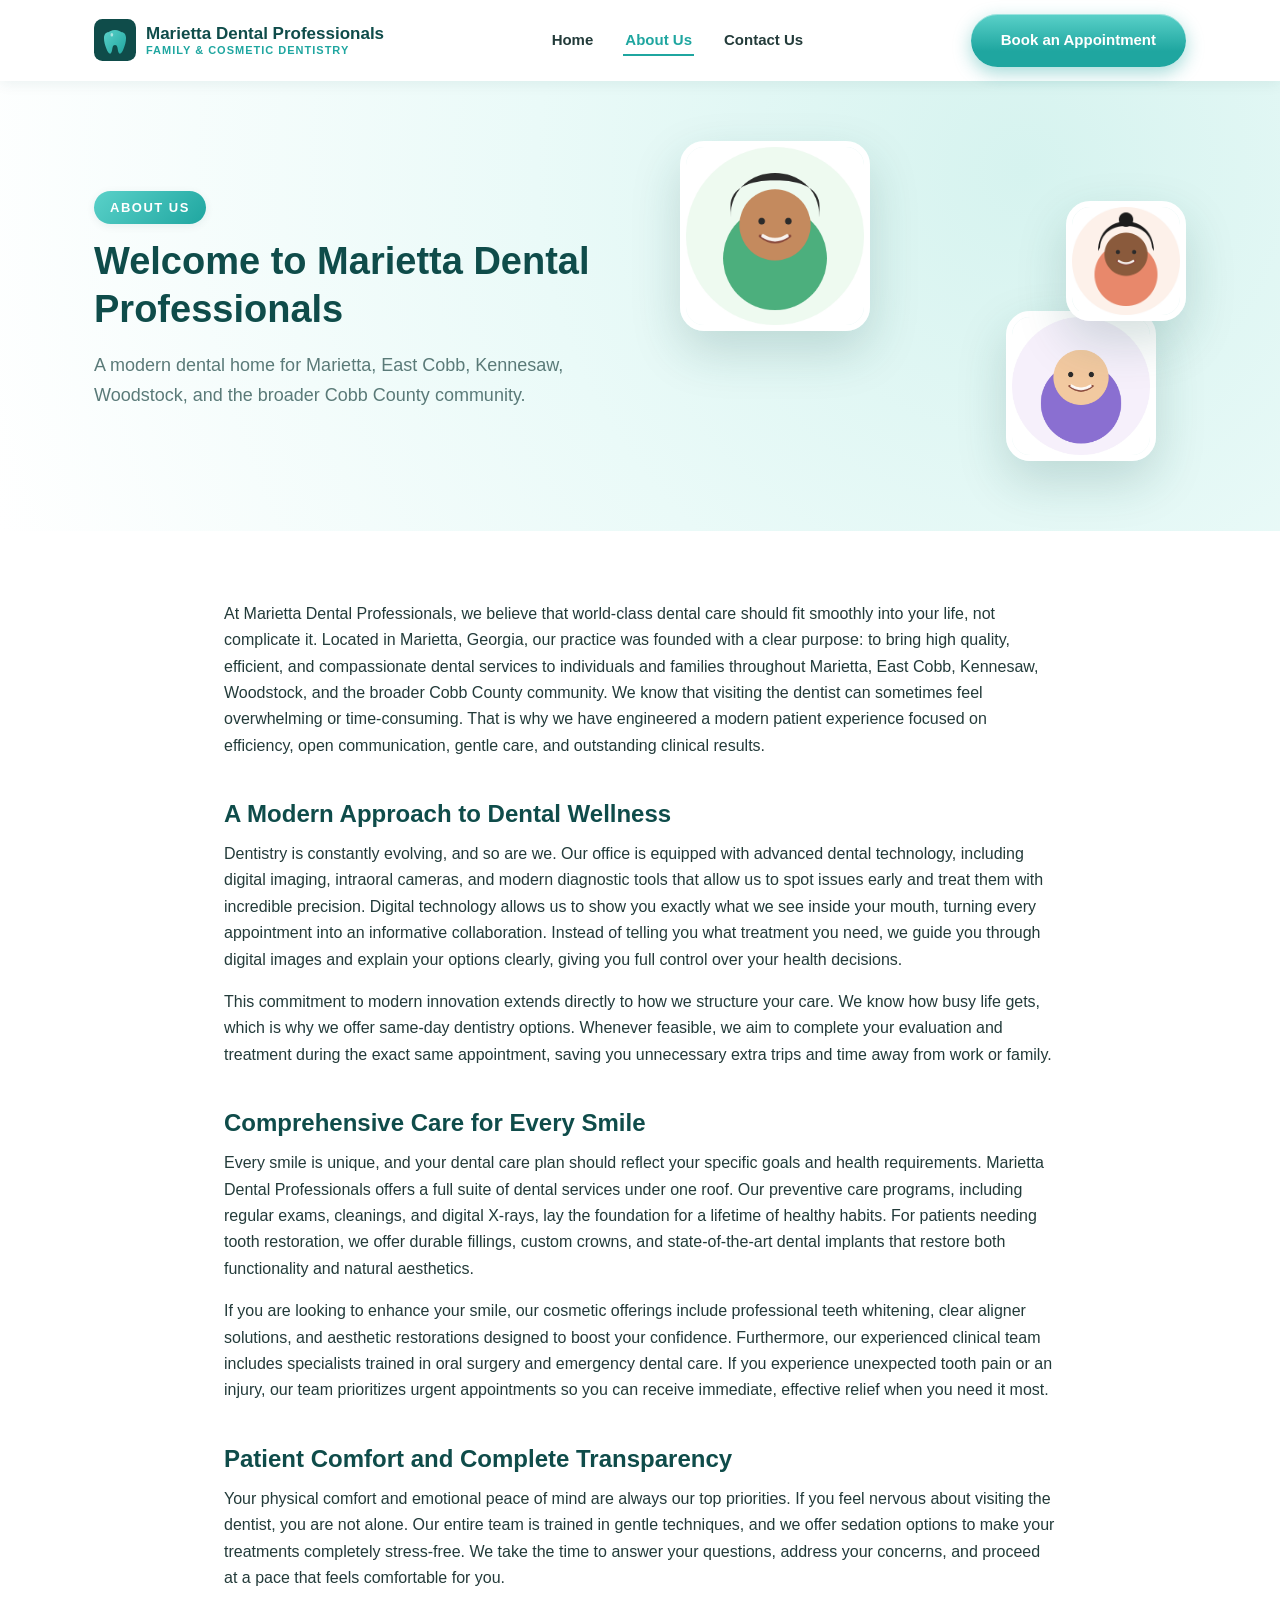
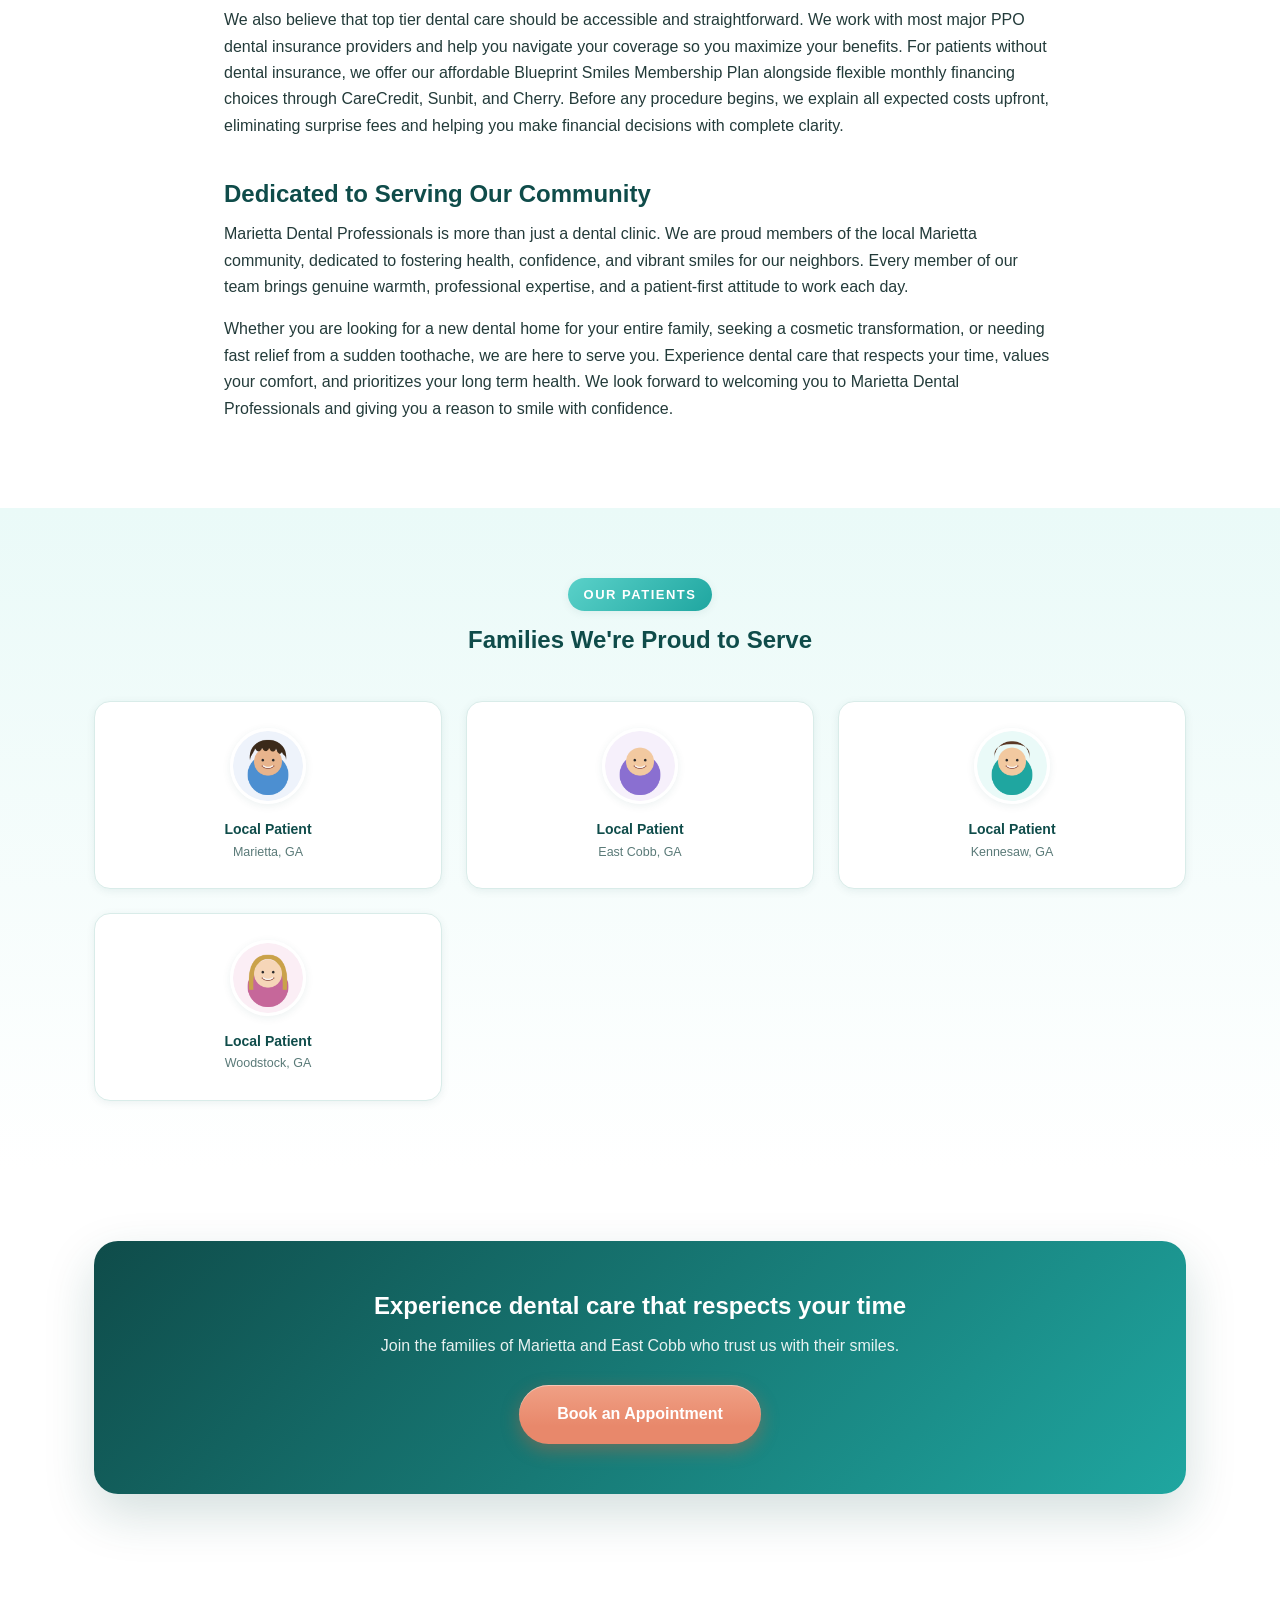
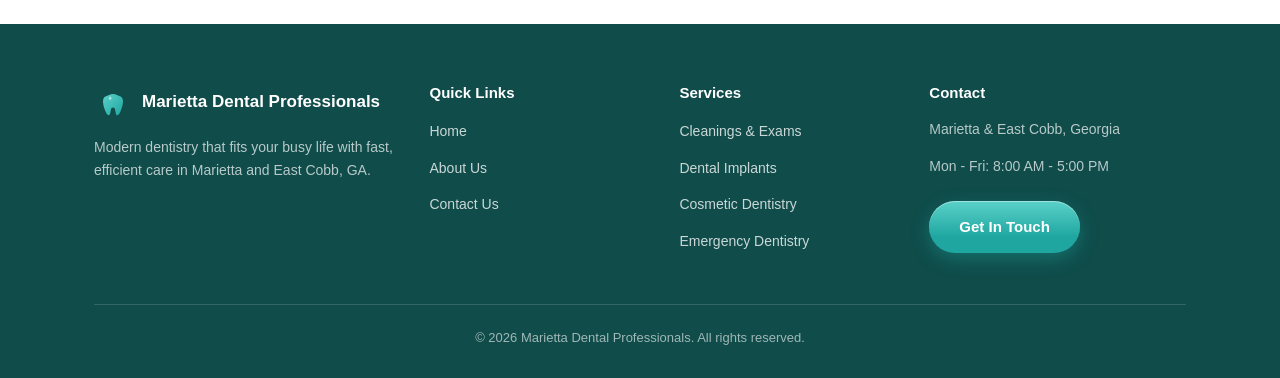
==== about.html @ 76ac93a4 "Add files via upload" ====
<!doctype html>
<html lang="en">
<head>
<meta charset="UTF-8">
<meta name="viewport" content="width=device-width, initial-scale=1.0">
<title>About Us | Marietta Dental Professionals</title>
<meta name="description" content="Learn about Marietta Dental Professionals, a modern dental practice offering efficient, transparent, and patient-centered care in Marietta and East Cobb, GA.">

<link rel="icon" type="image/x-icon" href="assets/favicon.ico">
<link rel="icon" type="image/png" sizes="32x32" href="assets/favicon-32.png">
<link rel="icon" type="image/png" sizes="16x16" href="assets/favicon-16.png">
<link rel="apple-touch-icon" sizes="180x180" href="assets/apple-touch-icon.png">

<meta property="og:type" content="website">
<meta property="og:title" content="About Us | Marietta Dental Professionals">
<meta property="og:description" content="Learn about Marietta Dental Professionals, a modern dental practice offering efficient, transparent, and patient-centered care.">
<meta property="og:image" content="assets/og-image.png">
<meta name="twitter:card" content="summary_large_image">
<meta name="twitter:image" content="assets/og-image.png">

<link rel="stylesheet" href="css/styles.css">
</head>
<body>

<header class="site-header">
  <div class="container nav-wrap">
    <a href="index.html" class="brand">
      <img src="assets/logo-mark.svg" alt="Marietta Dental Professionals logo">
      <span class="brand-text">
        <span class="main">Marietta Dental Professionals</span>
        <span class="sub">FAMILY &amp; COSMETIC DENTISTRY</span>
      </span>
    </a>
    <nav class="main-nav">
      <ul>
        <li><a href="index.html">Home</a></li>
        <li><a href="about.html">About Us</a></li>
        <li><a href="contact.html">Contact Us</a></li>
      </ul>
    </nav>
    <div class="nav-actions">
      <a href="contact.html" class="btn btn-primary">Book an Appointment</a>
      <button class="nav-toggle" aria-label="Toggle menu"><span></span><span></span><span></span></button>
    </div>
  </div>
</header>

<section class="hero" style="padding: 60px 0 70px;">
  <div class="container about-hero">
    <div>
      <span class="eyebrow">About Us</span>
      <h1 style="font-size:38px;">Welcome to Marietta Dental Professionals</h1>
      <p class="lead" style="margin-bottom:0;">A modern dental home for Marietta, East Cobb, Kennesaw, Woodstock, and the broader Cobb County community.</p>
    </div>
    <div class="photo-stack">
      <img class="p1" src="assets/patient-5.png" alt="Smiling dental patient">
      <img class="p2" src="assets/patient-6.png" alt="Smiling dental patient">
      <img class="p3" src="assets/patient-2.png" alt="Smiling dental patient">
    </div>
  </div>
</section>

<section class="section">
  <div class="container" style="max-width: 880px;">
    <div class="prose-section">
      <p>At Marietta Dental Professionals, we believe that world-class dental care should fit smoothly into your life, not complicate it. Located in Marietta, Georgia, our practice was founded with a clear purpose: to bring high quality, efficient, and compassionate dental services to individuals and families throughout Marietta, East Cobb, Kennesaw, Woodstock, and the broader Cobb County community. We know that visiting the dentist can sometimes feel overwhelming or time-consuming. That is why we have engineered a modern patient experience focused on efficiency, open communication, gentle care, and outstanding clinical results.</p>

      <h2>A Modern Approach to Dental Wellness</h2>
      <p>Dentistry is constantly evolving, and so are we. Our office is equipped with advanced dental technology, including digital imaging, intraoral cameras, and modern diagnostic tools that allow us to spot issues early and treat them with incredible precision. Digital technology allows us to show you exactly what we see inside your mouth, turning every appointment into an informative collaboration. Instead of telling you what treatment you need, we guide you through digital images and explain your options clearly, giving you full control over your health decisions.</p>
      <p>This commitment to modern innovation extends directly to how we structure your care. We know how busy life gets, which is why we offer same-day dentistry options. Whenever feasible, we aim to complete your evaluation and treatment during the exact same appointment, saving you unnecessary extra trips and time away from work or family.</p>

      <h2>Comprehensive Care for Every Smile</h2>
      <p>Every smile is unique, and your dental care plan should reflect your specific goals and health requirements. Marietta Dental Professionals offers a full suite of dental services under one roof. Our preventive care programs, including regular exams, cleanings, and digital X-rays, lay the foundation for a lifetime of healthy habits. For patients needing tooth restoration, we offer durable fillings, custom crowns, and state-of-the-art dental implants that restore both functionality and natural aesthetics.</p>
      <p>If you are looking to enhance your smile, our cosmetic offerings include professional teeth whitening, clear aligner solutions, and aesthetic restorations designed to boost your confidence. Furthermore, our experienced clinical team includes specialists trained in oral surgery and emergency dental care. If you experience unexpected tooth pain or an injury, our team prioritizes urgent appointments so you can receive immediate, effective relief when you need it most.</p>

      <h2>Patient Comfort and Complete Transparency</h2>
      <p>Your physical comfort and emotional peace of mind are always our top priorities. If you feel nervous about visiting the dentist, you are not alone. Our entire team is trained in gentle techniques, and we offer sedation options to make your treatments completely stress-free. We take the time to answer your questions, address your concerns, and proceed at a pace that feels comfortable for you.</p>
      <p>We also believe that top tier dental care should be accessible and straightforward. We work with most major PPO dental insurance providers and help you navigate your coverage so you maximize your benefits. For patients without dental insurance, we offer our affordable Blueprint Smiles Membership Plan alongside flexible monthly financing choices through CareCredit, Sunbit, and Cherry. Before any procedure begins, we explain all expected costs upfront, eliminating surprise fees and helping you make financial decisions with complete clarity.</p>

      <h2>Dedicated to Serving Our Community</h2>
      <p>Marietta Dental Professionals is more than just a dental clinic. We are proud members of the local Marietta community, dedicated to fostering health, confidence, and vibrant smiles for our neighbors. Every member of our team brings genuine warmth, professional expertise, and a patient-first attitude to work each day.</p>
      <p>Whether you are looking for a new dental home for your entire family, seeking a cosmetic transformation, or needing fast relief from a sudden toothache, we are here to serve you. Experience dental care that respects your time, values your comfort, and prioritizes your long term health. We look forward to welcoming you to Marietta Dental Professionals and giving you a reason to smile with confidence.</p>
    </div>
  </div>
</section>

<section class="section section-alt">
  <div class="container">
    <div class="section-head">
      <span class="eyebrow">Our Patients</span>
      <h2>Families We're Proud to Serve</h2>
    </div>
    <div class="testimonial-grid">
      <div class="testimonial-card">
        <img src="assets/patient-3.png" alt="Smiling patient">
        <div class="name">Local Patient</div>
        <div class="role">Marietta, GA</div>
      </div>
      <div class="testimonial-card">
        <img src="assets/patient-6.png" alt="Smiling patient">
        <div class="name">Local Patient</div>
        <div class="role">East Cobb, GA</div>
      </div>
      <div class="testimonial-card">
        <img src="assets/patient-1.png" alt="Smiling patient">
        <div class="name">Local Patient</div>
        <div class="role">Kennesaw, GA</div>
      </div>
      <div class="testimonial-card">
        <img src="assets/patient-4.png" alt="Smiling patient">
        <div class="name">Local Patient</div>
        <div class="role">Woodstock, GA</div>
      </div>
    </div>
  </div>
</section>

<section class="section">
  <div class="container">
    <div class="cta-band">
      <h2>Experience dental care that respects your time</h2>
      <p>Join the families of Marietta and East Cobb who trust us with their smiles.</p>
      <a href="contact.html" class="btn btn-coral btn-lg">Book an Appointment</a>
    </div>
  </div>
</section>

<footer class="site-footer">
  <div class="container">
    <div class="footer-grid">
      <div>
        <div class="brand">
          <img src="assets/logo-mark.svg" alt="Marietta Dental Professionals" style="height:38px;">
          <span class="brand-text"><span class="main" style="color:#fff;">Marietta Dental Professionals</span></span>
        </div>
        <p>Modern dentistry that fits your busy life with fast, efficient care in Marietta and East Cobb, GA.</p>
      </div>
      <div>
        <h4>Quick Links</h4>
        <ul>
          <li><a href="index.html">Home</a></li>
          <li><a href="about.html">About Us</a></li>
          <li><a href="contact.html">Contact Us</a></li>
        </ul>
      </div>
      <div>
        <h4>Services</h4>
        <ul>
          <li><a href="index.html#services">Cleanings &amp; Exams</a></li>
          <li><a href="index.html#services">Dental Implants</a></li>
          <li><a href="index.html#services">Cosmetic Dentistry</a></li>
          <li><a href="index.html#services">Emergency Dentistry</a></li>
        </ul>
      </div>
      <div>
        <h4>Contact</h4>
        <p>Marietta &amp; East Cobb, Georgia</p>
        <p>Mon - Fri: 8:00 AM - 5:00 PM</p>
        <a href="contact.html" class="btn btn-primary" style="margin-top:8px;">Get In Touch</a>
      </div>
    </div>
    <div class="footer-bottom">
      &copy; <span id="year"></span> Marietta Dental Professionals. All rights reserved.
    </div>
  </div>
</footer>

<script src="js/script.js"></script>
<script>document.getElementById('year').textContent = new Date().getFullYear();</script>
</body>
</html>
---- css/styles.css ----
/* ============================================
   Marietta Dental Professionals — Web 2.0 style
   ============================================ */

:root {
  --teal-dark: #0f4c4a;
  --teal: #1fa6a0;
  --teal-light: #5ad1c9;
  --teal-pale: #eafaf8;
  --coral: #e8886b;
  --coral-dark: #d4653f;
  --ink: #233b3a;
  --muted: #5a7a78;
  --white: #ffffff;
  --card-bg: #ffffff;
  --border: #d9ece9;

  --radius-lg: 24px;
  --radius-md: 16px;
  --radius-sm: 10px;

  --shadow-sm: 0 2px 8px rgba(15, 76, 74, 0.08);
  --shadow-md: 0 10px 30px rgba(15, 76, 74, 0.12);
  --shadow-lg: 0 20px 50px rgba(15, 76, 74, 0.18);

  --font-body: 'Segoe UI', 'Poppins', Arial, sans-serif;
  --font-head: 'Poppins', 'Segoe UI', Arial, sans-serif;
}

* { box-sizing: border-box; }
html { scroll-behavior: smooth; }

body {
  margin: 0;
  font-family: var(--font-body);
  color: var(--ink);
  background: linear-gradient(180deg, #f6fdfc 0%, #ffffff 10%);
  line-height: 1.65;
}

img { max-width: 100%; display: block; }

a { color: var(--teal); text-decoration: none; }

h1, h2, h3, h4 {
  font-family: var(--font-head);
  color: var(--teal-dark);
  margin: 0 0 0.5em;
  line-height: 1.25;
}

p { margin: 0 0 1em; color: var(--ink); }

.container {
  width: 100%;
  max-width: 1140px;
  margin: 0 auto;
  padding: 0 24px;
}

.section { padding: 70px 0; }
.section-alt {
  background: linear-gradient(180deg, var(--teal-pale) 0%, #ffffff 100%);
}

.section-head {
  text-align: center;
  max-width: 700px;
  margin: 0 auto 46px;
}
.eyebrow {
  display: inline-block;
  background: linear-gradient(135deg, var(--teal-light), var(--teal));
  color: #fff;
  font-size: 13px;
  font-weight: 600;
  letter-spacing: 1.5px;
  text-transform: uppercase;
  padding: 6px 16px;
  border-radius: 999px;
  margin-bottom: 14px;
  box-shadow: var(--shadow-sm);
}

/* Buttons - glossy Web 2.0 style */
.btn {
  display: inline-block;
  font-weight: 600;
  font-size: 15px;
  padding: 14px 30px;
  border-radius: 999px;
  cursor: pointer;
  border: none;
  transition: transform 0.15s ease, box-shadow 0.15s ease, background 0.2s ease;
}
.btn-primary {
  background: linear-gradient(180deg, var(--teal-light), var(--teal) 70%);
  color: #fff;
  box-shadow: 0 6px 18px rgba(31, 166, 160, 0.4), inset 0 1px 0 rgba(255,255,255,0.4);
}
.btn-primary:hover {
  transform: translateY(-2px);
  box-shadow: 0 10px 24px rgba(31, 166, 160, 0.48), inset 0 1px 0 rgba(255,255,255,0.4);
}
.btn-coral {
  background: linear-gradient(180deg, #f0a085, var(--coral) 70%);
  color: #fff;
  box-shadow: 0 6px 18px rgba(212, 101, 63, 0.4), inset 0 1px 0 rgba(255,255,255,0.4);
}
.btn-coral:hover {
  transform: translateY(-2px);
  box-shadow: 0 10px 24px rgba(212, 101, 63, 0.48), inset 0 1px 0 rgba(255,255,255,0.4);
}
.btn-outline {
  background: #fff;
  color: var(--teal-dark);
  border: 2px solid var(--teal);
  box-shadow: var(--shadow-sm);
}
.btn-outline:hover {
  background: var(--teal-pale);
  transform: translateY(-2px);
}
.btn-lg { padding: 16px 38px; font-size: 16px; }

/* ===== Header / Nav ===== */
header.site-header {
  position: sticky;
  top: 0;
  z-index: 1000;
  background: rgba(255, 255, 255, 0.92);
  backdrop-filter: blur(8px);
  box-shadow: 0 2px 14px rgba(15, 76, 74, 0.08);
}
.nav-wrap {
  display: flex;
  align-items: center;
  justify-content: space-between;
  padding: 14px 24px;
}
.brand {
  display: flex;
  align-items: center;
  gap: 10px;
  font-weight: 700;
  color: var(--teal-dark);
}
.brand img { height: 42px; width: auto; }
.brand-text { display: flex; flex-direction: column; line-height: 1.1; }
.brand-text .main { font-size: 17px; color: var(--teal-dark); font-weight: 700; }
.brand-text .sub { font-size: 11px; color: var(--teal); font-weight: 600; letter-spacing: 1px; }

nav.main-nav ul {
  display: flex;
  gap: 28px;
  list-style: none;
  margin: 0;
  padding: 0;
}
nav.main-nav a {
  color: var(--ink);
  font-weight: 600;
  font-size: 15px;
  padding: 6px 2px;
  border-bottom: 2px solid transparent;
  transition: border-color 0.2s, color 0.2s;
}
nav.main-nav a:hover,
nav.main-nav a.active {
  color: var(--teal);
  border-bottom-color: var(--teal);
}

.nav-actions { display: flex; align-items: center; gap: 14px; }
.nav-toggle {
  display: none;
  flex-direction: column;
  gap: 5px;
  background: none;
  border: none;
  cursor: pointer;
  padding: 6px;
}
.nav-toggle span {
  width: 26px; height: 3px; background: var(--teal-dark); border-radius: 3px;
}

@media (max-width: 860px) {
  nav.main-nav {
    position: absolute;
    top: 100%;
    left: 0;
    right: 0;
    background: #fff;
    box-shadow: var(--shadow-md);
    display: none;
    flex-direction: column;
  }
  nav.main-nav.open { display: flex; }
  nav.main-nav ul {
    flex-direction: column;
    gap: 0;
    padding: 10px 24px 20px;
  }
  nav.main-nav li { border-bottom: 1px solid var(--border); }
  nav.main-nav a { display: block; padding: 14px 0; }
  .nav-actions .btn { display: none; }
  .nav-toggle { display: flex; }
}

/* ===== Hero ===== */
.hero {
  position: relative;
  overflow: hidden;
  background: radial-gradient(circle at 80% 20%, #d6f3ef 0%, var(--teal-pale) 45%, #ffffff 100%);
  padding: 90px 0 80px;
}
.hero-grid {
  display: grid;
  grid-template-columns: 1.1fr 0.9fr;
  gap: 50px;
  align-items: center;
}
.hero-logo-badge {
  display: inline-flex;
  align-items: center;
  gap: 14px;
  background: #fff;
  border-radius: 999px;
  padding: 10px 22px 10px 10px;
  box-shadow: var(--shadow-md);
  margin-bottom: 26px;
}
.hero-logo-badge img { height: 44px; width: 44px; border-radius: 50%; }
.hero-logo-badge span { font-weight: 700; color: var(--teal-dark); font-size: 14px; }

.hero h1 {
  font-size: 44px;
  margin-bottom: 18px;
}
.hero h1 .accent { color: var(--teal); }
.hero .lead {
  font-size: 18px;
  color: var(--muted);
  max-width: 520px;
  margin-bottom: 30px;
}
.hero-cta { display: flex; gap: 16px; flex-wrap: wrap; margin-bottom: 36px; }

.hero-stats {
  display: flex;
  gap: 30px;
  flex-wrap: wrap;
}
.hero-stats .stat strong {
  display: block;
  font-size: 26px;
  color: var(--teal-dark);
  font-family: var(--font-head);
}
.hero-stats .stat span { font-size: 13px; color: var(--muted); }

.hero-art {
  position: relative;
  display: flex;
  align-items: center;
  justify-content: center;
}
.hero-art .big-logo {
  width: 100%;
  max-width: 380px;
  filter: drop-shadow(0 25px 40px rgba(15, 76, 74, 0.25));
  animation: float 5s ease-in-out infinite;
}
@keyframes float {
  0%, 100% { transform: translateY(0px); }
  50% { transform: translateY(-14px); }
}
.hero-art .bubble {
  position: absolute;
  border-radius: 50%;
  background: linear-gradient(135deg, var(--teal-light), var(--teal));
  opacity: 0.18;
}
.hero-art .bubble.b1 { width: 160px; height: 160px; top: -20px; left: -10px; }
.hero-art .bubble.b2 { width: 90px; height: 90px; bottom: 10px; right: 10px; }

/* ===== Cards ===== */
.card-grid {
  display: grid;
  grid-template-columns: repeat(auto-fit, minmax(240px, 1fr));
  gap: 26px;
}
.card {
  background: var(--card-bg);
  border-radius: var(--radius-md);
  padding: 30px 26px;
  box-shadow: var(--shadow-sm);
  border: 1px solid var(--border);
  transition: transform 0.2s ease, box-shadow 0.2s ease;
}
.card:hover {
  transform: translateY(-6px);
  box-shadow: var(--shadow-md);
}
.card .icon {
  width: 56px;
  height: 56px;
  border-radius: 16px;
  background: linear-gradient(135deg, var(--teal-light), var(--teal));
  display: flex;
  align-items: center;
  justify-content: center;
  color: #fff;
  font-size: 24px;
  margin-bottom: 18px;
  box-shadow: 0 6px 14px rgba(31,166,160,0.35);
}
.card h3 { font-size: 18px; margin-bottom: 10px; }
.card p { color: var(--muted); font-size: 15px; margin: 0; }

/* Numbered "why choose us" cards */
.why-grid {
  display: grid;
  grid-template-columns: repeat(auto-fit, minmax(260px, 1fr));
  gap: 24px;
}
.why-card {
  position: relative;
  background: #fff;
  border-radius: var(--radius-md);
  padding: 32px 24px 24px;
  box-shadow: var(--shadow-sm);
  border: 1px solid var(--border);
}
.why-card .num {
  position: absolute;
  top: -18px;
  left: 24px;
  width: 40px;
  height: 40px;
  border-radius: 50%;
  background: linear-gradient(135deg, var(--coral), var(--coral-dark));
  color: #fff;
  display: flex;
  align-items: center;
  justify-content: center;
  font-weight: 700;
  box-shadow: var(--shadow-sm);
}
.why-card h3 { font-size: 17px; margin: 10px 0 10px; }
.why-card p { color: var(--muted); font-size: 14.5px; margin: 0; }

/* Services */
.service-grid {
  display: grid;
  grid-template-columns: repeat(auto-fit, minmax(260px, 1fr));
  gap: 24px;
}
.service-card {
  background: linear-gradient(160deg, #ffffff 60%, var(--teal-pale) 100%);
  border-radius: var(--radius-md);
  padding: 28px;
  border: 1px solid var(--border);
  box-shadow: var(--shadow-sm);
}
.service-card h3 {
  font-size: 17px;
  display: flex;
  align-items: center;
  gap: 10px;
}
.service-card h3::before {
  content: '';
  width: 10px;
  height: 10px;
  border-radius: 50%;
  background: var(--coral);
  flex-shrink: 0;
}
.service-card p { color: var(--muted); font-size: 14.5px; margin: 0; }

/* Mission / Vision */
.mv-grid {
  display: grid;
  grid-template-columns: 1fr 1fr;
  gap: 30px;
}
.mv-card {
  border-radius: var(--radius-lg);
  padding: 40px 34px;
  color: #fff;
  box-shadow: var(--shadow-md);
}
.mv-card.mission { background: linear-gradient(145deg, var(--teal), var(--teal-dark)); }
.mv-card.vision { background: linear-gradient(145deg, #f0a085, var(--coral-dark)); }
.mv-card h2 { color: #fff; }
.mv-card p { color: rgba(255,255,255,0.92); margin: 0; }
.mv-card .tag {
  display: inline-block;
  background: rgba(255,255,255,0.2);
  padding: 5px 14px;
  border-radius: 999px;
  font-size: 12px;
  font-weight: 700;
  letter-spacing: 1px;
  text-transform: uppercase;
  margin-bottom: 16px;
}

/* Benefits list */
.benefit-list {
  display: grid;
  grid-template-columns: repeat(auto-fit, minmax(260px, 1fr));
  gap: 22px;
}
.benefit-item {
  display: flex;
  gap: 16px;
  background: #fff;
  border-radius: var(--radius-md);
  padding: 22px;
  border: 1px solid var(--border);
  box-shadow: var(--shadow-sm);
}
.benefit-item .check {
  flex-shrink: 0;
  width: 38px;
  height: 38px;
  border-radius: 50%;
  background: linear-gradient(135deg, var(--teal-light), var(--teal));
  color: #fff;
  display: flex;
  align-items: center;
  justify-content: center;
  font-weight: 700;
  box-shadow: 0 4px 10px rgba(31,166,160,0.35);
}
.benefit-item h3 { font-size: 16px; margin-bottom: 6px; }
.benefit-item p { font-size: 14px; color: var(--muted); margin: 0; }

/* Testimonials / patient avatars */
.testimonial-grid {
  display: grid;
  grid-template-columns: repeat(auto-fit, minmax(260px, 1fr));
  gap: 24px;
}
.testimonial-card {
  background: #fff;
  border-radius: var(--radius-md);
  padding: 26px;
  box-shadow: var(--shadow-sm);
  border: 1px solid var(--border);
  text-align: center;
}
.testimonial-card img {
  width: 76px;
  height: 76px;
  border-radius: 50%;
  margin: 0 auto 14px;
  box-shadow: var(--shadow-sm);
  border: 3px solid #fff;
}
.testimonial-card .stars { color: #f0a500; margin-bottom: 10px; font-size: 15px; }
.testimonial-card p.quote { font-size: 14.5px; color: var(--ink); font-style: italic; }
.testimonial-card .name { font-weight: 700; color: var(--teal-dark); font-size: 14px; }
.testimonial-card .role { font-size: 12.5px; color: var(--muted); }

/* About page content */
.prose-section h2 {
  font-size: 24px;
  margin-top: 40px;
}
.prose-section h2:first-child { margin-top: 0; }
.prose-section p { color: var(--ink); font-size: 16px; }

.about-hero {
  display: grid;
  grid-template-columns: 1fr 1fr;
  gap: 40px;
  align-items: center;
}
.about-hero .photo-stack { position: relative; height: 320px; }
.about-hero .photo-stack img {
  position: absolute;
  border-radius: var(--radius-lg);
  box-shadow: var(--shadow-lg);
  border: 6px solid #fff;
  object-fit: cover;
}
.about-hero .photo-stack .p1 { width: 190px; height: 190px; top: 0; left: 20px; z-index: 2; }
.about-hero .photo-stack .p2 { width: 150px; height: 150px; bottom: 0; right: 30px; z-index: 1; }
.about-hero .photo-stack .p3 { width: 120px; height: 120px; top: 60px; right: 0; z-index: 3; }

/* CTA band */
.cta-band {
  background: linear-gradient(135deg, var(--teal-dark), var(--teal));
  border-radius: var(--radius-lg);
  padding: 50px;
  text-align: center;
  color: #fff;
  box-shadow: var(--shadow-lg);
}
.cta-band h2 { color: #fff; }
.cta-band p { color: rgba(255,255,255,0.9); max-width: 560px; margin: 0 auto 26px; }

/* Contact page */
.contact-grid {
  display: grid;
  grid-template-columns: 0.9fr 1.1fr;
  gap: 40px;
  align-items: start;
}
.contact-info-card {
  background: linear-gradient(160deg, var(--teal-dark), var(--teal));
  color: #fff;
  border-radius: var(--radius-lg);
  padding: 36px;
  box-shadow: var(--shadow-md);
}
.contact-info-card h2 { color: #fff; }
.contact-info-card .info-row {
  display: flex;
  gap: 14px;
  margin-bottom: 20px;
  align-items: flex-start;
}
.contact-info-card .info-row .ic {
  width: 40px; height: 40px; border-radius: 12px;
  background: rgba(255,255,255,0.18);
  display: flex; align-items: center; justify-content: center;
  flex-shrink: 0;
  font-size: 18px;
}
.contact-info-card .info-row strong { display: block; font-size: 14px; }
.contact-info-card .info-row span { font-size: 14px; color: rgba(255,255,255,0.88); }
.contact-info-card .social-row { display: flex; gap: 10px; margin-top: 10px; }
.contact-info-card .social-row a {
  width: 36px; height: 36px; border-radius: 50%;
  background: rgba(255,255,255,0.18);
  display: flex; align-items: center; justify-content: center;
  color: #fff; font-size: 14px;
}

.form-card {
  background: #fff;
  border-radius: var(--radius-lg);
  padding: 36px;
  box-shadow: var(--shadow-md);
  border: 1px solid var(--border);
}
.form-row { display: grid; grid-template-columns: 1fr 1fr; gap: 18px; }
.form-group { margin-bottom: 18px; }
.form-group label {
  display: block;
  font-size: 13.5px;
  font-weight: 600;
  color: var(--teal-dark);
  margin-bottom: 6px;
}
.form-group input,
.form-group select,
.form-group textarea {
  width: 100%;
  padding: 13px 16px;
  border-radius: var(--radius-sm);
  border: 1.5px solid var(--border);
  font-family: inherit;
  font-size: 14.5px;
  background: #fbfefe;
  transition: border-color 0.2s, box-shadow 0.2s;
}
.form-group input:focus,
.form-group select:focus,
.form-group textarea:focus {
  outline: none;
  border-color: var(--teal);
  box-shadow: 0 0 0 4px rgba(31,166,160,0.15);
}
.form-group textarea { resize: vertical; min-height: 110px; }
.form-msg {
  display: none;
  margin-top: 16px;
  padding: 14px 18px;
  border-radius: var(--radius-sm);
  font-size: 14px;
  font-weight: 600;
}
.form-msg.success {
  display: block;
  background: #e5f8ee;
  color: #1a7a46;
  border: 1px solid #b9e8cc;
}
.form-msg.error {
  display: block;
  background: #fdeceb;
  color: #b23a2e;
  border: 1px solid #f3c6c0;
}
.error-text {
  color: #c23b2e;
  font-size: 12.5px;
  margin-top: 4px;
  display: none;
}
.form-group.invalid input,
.form-group.invalid select,
.form-group.invalid textarea {
  border-color: #e0574a;
}
.form-group.invalid .error-text { display: block; }

.map-wrap {
  margin-top: 30px;
  border-radius: var(--radius-lg);
  overflow: hidden;
  box-shadow: var(--shadow-md);
  border: 1px solid var(--border);
}
.map-wrap iframe { width: 100%; height: 340px; border: 0; display: block; }

.hours-card {
  background: var(--teal-pale);
  border-radius: var(--radius-md);
  padding: 24px;
  margin-top: 20px;
}
.hours-row {
  display: flex;
  justify-content: space-between;
  padding: 8px 0;
  border-bottom: 1px solid var(--border);
  font-size: 14px;
}
.hours-row:last-child { border-bottom: none; }
.hours-row span.day { font-weight: 600; color: var(--teal-dark); }

/* Footer */
footer.site-footer {
  background: var(--teal-dark);
  color: rgba(255,255,255,0.85);
  padding: 60px 0 30px;
  margin-top: 60px;
}
.footer-grid {
  display: grid;
  grid-template-columns: 1.4fr 1fr 1fr 1.2fr;
  gap: 36px;
  margin-bottom: 40px;
}
.footer-grid h4 { color: #fff; font-size: 15px; margin-bottom: 16px; }
.footer-grid .brand { color: #fff; margin-bottom: 14px; }
.footer-grid p { color: rgba(255,255,255,0.7); font-size: 14px; }
.footer-grid ul { list-style: none; padding: 0; margin: 0; }
.footer-grid ul li { margin-bottom: 10px; }
.footer-grid ul a { color: rgba(255,255,255,0.78); font-size: 14px; }
.footer-grid ul a:hover { color: #fff; }
.footer-bottom {
  border-top: 1px solid rgba(255,255,255,0.15);
  padding-top: 22px;
  text-align: center;
  font-size: 13px;
  color: rgba(255,255,255,0.6);
}

@media (max-width: 900px) {
  .hero-grid, .about-hero, .contact-grid, .mv-grid { grid-template-columns: 1fr; }
  .hero-art { order: -1; margin-bottom: 20px; }
  .form-row { grid-template-columns: 1fr; }
  .footer-grid { grid-template-columns: 1fr 1fr; }
  .hero h1 { font-size 34px; }
}
@media (max-width: 560px) {
  .hero h1 { font-size: 30px; }
  .section { padding: 50px 0; }
  .footer-grid { grid-template-columns: 1fr; }
  .cta-band { padding: 34px 22px; }
}
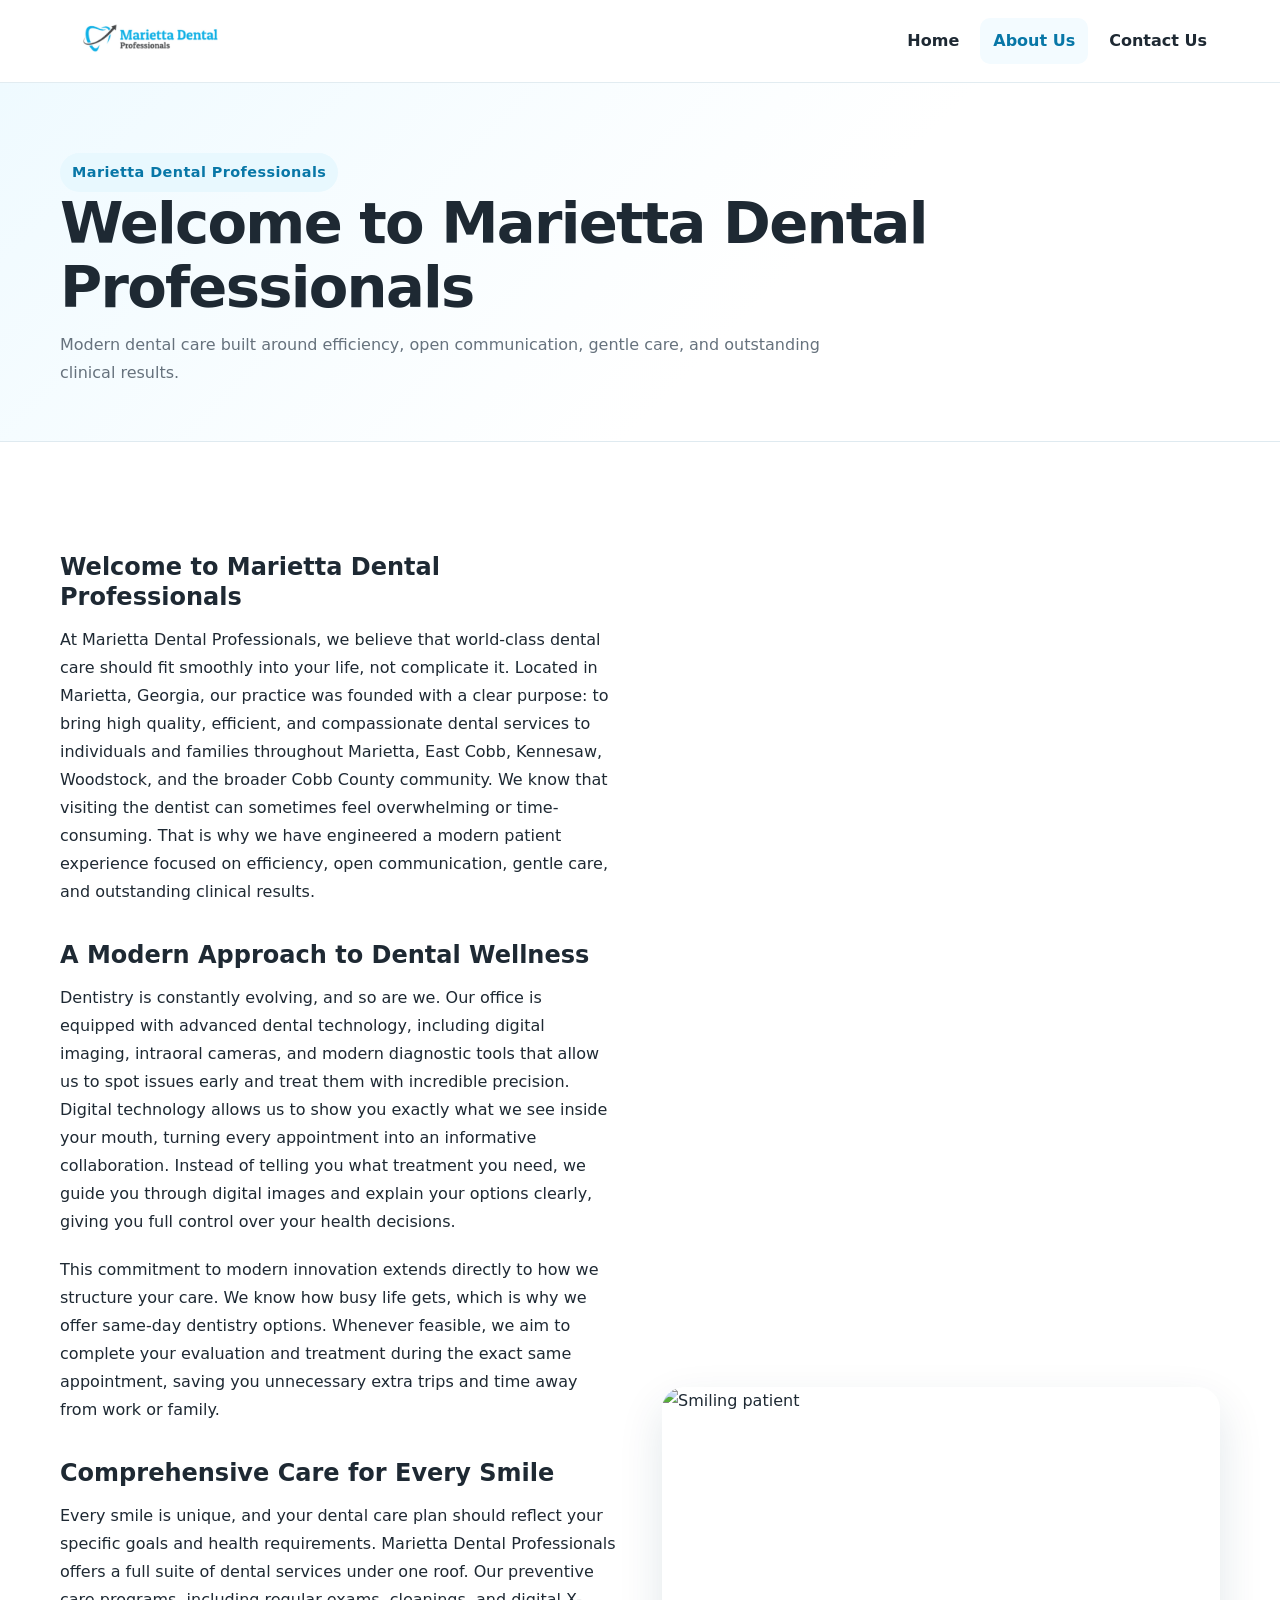
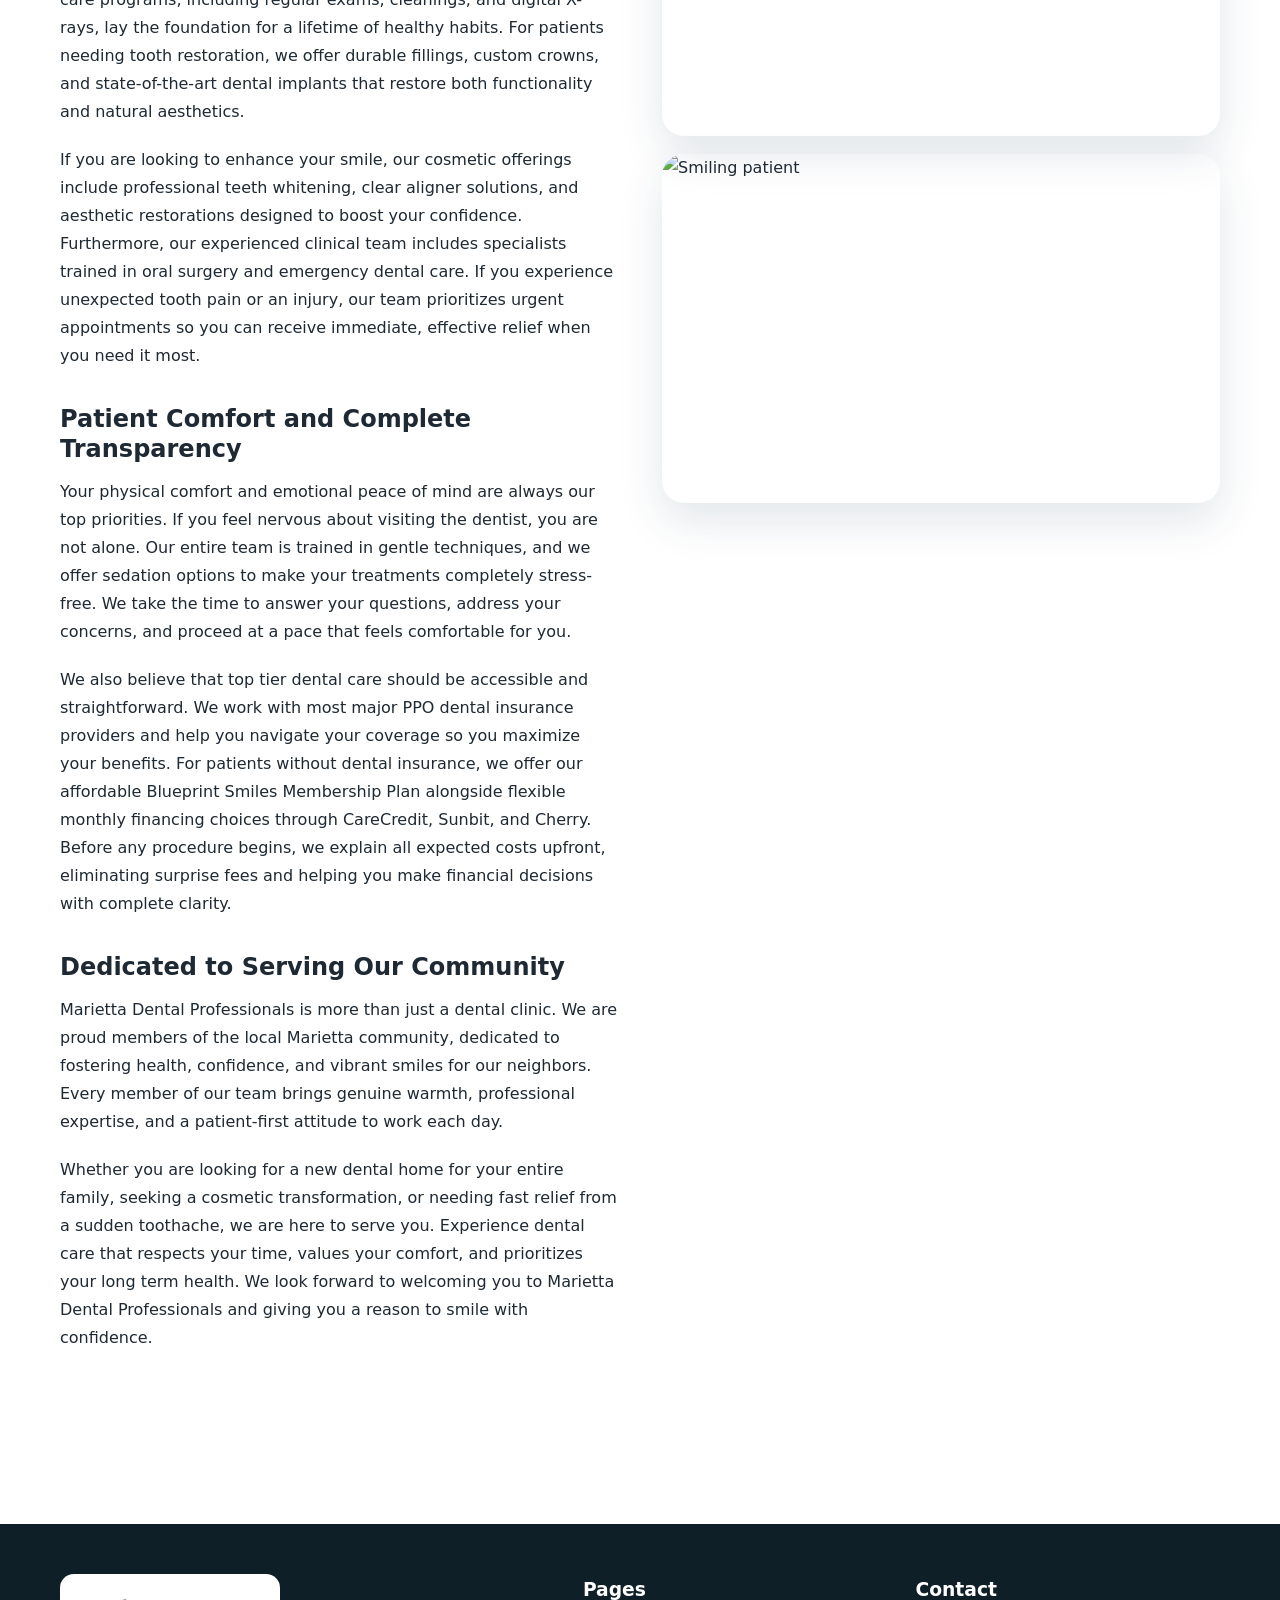
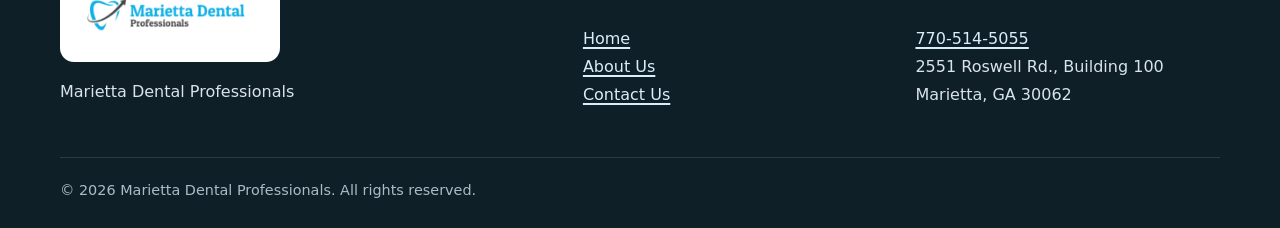
==== commit 39b20f81: "Add files via upload" ====
--- a/about.html
+++ b/about.html
@@ -1,171 +1,78 @@
 <!doctype html>
 <html lang="en">
 <head>
-<meta charset="UTF-8">
-<meta name="viewport" content="width=device-width, initial-scale=1.0">
-<title>About Us | Marietta Dental Professionals</title>
-<meta name="description" content="Learn about Marietta Dental Professionals, a modern dental practice offering efficient, transparent, and patient-centered care in Marietta and East Cobb, GA.">
-
-<link rel="icon" type="image/x-icon" href="assets/favicon.ico">
-<link rel="icon" type="image/png" sizes="32x32" href="assets/favicon-32.png">
-<link rel="icon" type="image/png" sizes="16x16" href="assets/favicon-16.png">
-<link rel="apple-touch-icon" sizes="180x180" href="assets/apple-touch-icon.png">
-
-<meta property="og:type" content="website">
-<meta property="og:title" content="About Us | Marietta Dental Professionals">
-<meta property="og:description" content="Learn about Marietta Dental Professionals, a modern dental practice offering efficient, transparent, and patient-centered care.">
-<meta property="og:image" content="assets/og-image.png">
-<meta name="twitter:card" content="summary_large_image">
-<meta name="twitter:image" content="assets/og-image.png">
-
-<link rel="stylesheet" href="css/styles.css">
+  <meta charset="utf-8">
+  <meta name="viewport" content="width=device-width, initial-scale=1">
+  <meta name="description" content="Welcome to Marietta Dental Professionals. Explore the practice's modern approach to dental wellness, comprehensive care, patient comfort, transparency, and community service.">
+  <meta property="og:type" content="website">
+  <meta property="og:title" content="About Us | Marietta Dental Professionals">
+  <meta property="og:description" content="Welcome to Marietta Dental Professionals and learn about our modern approach to dental wellness and patient care.">
+  <meta property="og:image" content="https://mariettadentalpros.com/wp-content/uploads/2023/05/mdp-350x70.png">
+  <meta name="twitter:card" content="summary_large_image">
+  <link rel="icon" href="assets/marietta-dental-professionals.jpg" type="image/jpeg">
+  <link rel="stylesheet" href="styles.css">
+  <title>About Us | Marietta Dental Professionals</title>
 </head>
 <body>
-
+<a class="skip-link" href="#main">Skip to content</a>
 <header class="site-header">
-  <div class="container nav-wrap">
-    <a href="index.html" class="brand">
-      <img src="assets/logo-mark.svg" alt="Marietta Dental Professionals logo">
-      <span class="brand-text">
-        <span class="main">Marietta Dental Professionals</span>
-        <span class="sub">FAMILY &amp; COSMETIC DENTISTRY</span>
-      </span>
-    </a>
-    <nav class="main-nav">
-      <ul>
-        <li><a href="index.html">Home</a></li>
-        <li><a href="about.html">About Us</a></li>
-        <li><a href="contact.html">Contact Us</a></li>
-      </ul>
+  <div class="container header-inner">
+    <a class="brand" href="index.html" aria-label="Marietta Dental Professionals home"><img src="assets/marietta-dental-professionals.jpg" alt="Marietta Dental Professionals logo"></a>
+    <button class="menu-btn" type="button" aria-label="Open navigation" aria-expanded="false">☰</button>
+    <nav class="nav" aria-label="Primary navigation">
+      <a href="index.html">Home</a><a href="about.html" aria-current="page">About Us</a><a href="contact.html">Contact Us</a>
     </nav>
-    <div class="nav-actions">
-      <a href="contact.html" class="btn btn-primary">Book an Appointment</a>
-      <button class="nav-toggle" aria-label="Toggle menu"><span></span><span></span><span></span></button>
-    </div>
   </div>
 </header>
+<main id="main">
+  <section class="page-hero">
+    <div class="container reveal">
+      <span class="eyebrow">Marietta Dental Professionals</span>
+      <h1>Welcome to Marietta Dental Professionals</h1>
+      <p>Modern dental care built around efficiency, open communication, gentle care, and outstanding clinical results.</p>
+    </div>
+  </section>
 
-<section class="hero" style="padding: 60px 0 70px;">
-  <div class="container about-hero">
-    <div>
-      <span class="eyebrow">About Us</span>
-      <h1 style="font-size:38px;">Welcome to Marietta Dental Professionals</h1>
-      <p class="lead" style="margin-bottom:0;">A modern dental home for Marietta, East Cobb, Kennesaw, Woodstock, and the broader Cobb County community.</p>
-    </div>
-    <div class="photo-stack">
-      <img class="p1" src="assets/patient-5.png" alt="Smiling dental patient">
-      <img class="p2" src="assets/patient-6.png" alt="Smiling dental patient">
-      <img class="p3" src="assets/patient-2.png" alt="Smiling dental patient">
-    </div>
-  </div>
-</section>
+  <section class="section">
+    <div class="container split">
+      <div class="prose reveal">
+        <h2>Welcome to Marietta Dental Professionals</h2>
+        <p>At Marietta Dental Professionals, we believe that world-class dental care should fit smoothly into your life, not complicate it. Located in Marietta, Georgia, our practice was founded with a clear purpose: to bring high quality, efficient, and compassionate dental services to individuals and families throughout Marietta, East Cobb, Kennesaw, Woodstock, and the broader Cobb County community. We know that visiting the dentist can sometimes feel overwhelming or time-consuming. That is why we have engineered a modern patient experience focused on efficiency, open communication, gentle care, and outstanding clinical results.</p>
 
-<section class="section">
-  <div class="container" style="max-width: 880px;">
-    <div class="prose-section">
-      <p>At Marietta Dental Professionals, we believe that world-class dental care should fit smoothly into your life, not complicate it. Located in Marietta, Georgia, our practice was founded with a clear purpose: to bring high quality, efficient, and compassionate dental services to individuals and families throughout Marietta, East Cobb, Kennesaw, Woodstock, and the broader Cobb County community. We know that visiting the dentist can sometimes feel overwhelming or time-consuming. That is why we have engineered a modern patient experience focused on efficiency, open communication, gentle care, and outstanding clinical results.</p>
+        <h2>A Modern Approach to Dental Wellness</h2>
+        <p>Dentistry is constantly evolving, and so are we. Our office is equipped with advanced dental technology, including digital imaging, intraoral cameras, and modern diagnostic tools that allow us to spot issues early and treat them with incredible precision. Digital technology allows us to show you exactly what we see inside your mouth, turning every appointment into an informative collaboration. Instead of telling you what treatment you need, we guide you through digital images and explain your options clearly, giving you full control over your health decisions.</p>
+        <p>This commitment to modern innovation extends directly to how we structure your care. We know how busy life gets, which is why we offer same-day dentistry options. Whenever feasible, we aim to complete your evaluation and treatment during the exact same appointment, saving you unnecessary extra trips and time away from work or family.</p>
 
-      <h2>A Modern Approach to Dental Wellness</h2>
-      <p>Dentistry is constantly evolving, and so are we. Our office is equipped with advanced dental technology, including digital imaging, intraoral cameras, and modern diagnostic tools that allow us to spot issues early and treat them with incredible precision. Digital technology allows us to show you exactly what we see inside your mouth, turning every appointment into an informative collaboration. Instead of telling you what treatment you need, we guide you through digital images and explain your options clearly, giving you full control over your health decisions.</p>
-      <p>This commitment to modern innovation extends directly to how we structure your care. We know how busy life gets, which is why we offer same-day dentistry options. Whenever feasible, we aim to complete your evaluation and treatment during the exact same appointment, saving you unnecessary extra trips and time away from work or family.</p>
+        <h2>Comprehensive Care for Every Smile</h2>
+        <p>Every smile is unique, and your dental care plan should reflect your specific goals and health requirements. Marietta Dental Professionals offers a full suite of dental services under one roof. Our preventive care programs, including regular exams, cleanings, and digital X-rays, lay the foundation for a lifetime of healthy habits. For patients needing tooth restoration, we offer durable fillings, custom crowns, and state-of-the-art dental implants that restore both functionality and natural aesthetics.</p>
+        <p>If you are looking to enhance your smile, our cosmetic offerings include professional teeth whitening, clear aligner solutions, and aesthetic restorations designed to boost your confidence. Furthermore, our experienced clinical team includes specialists trained in oral surgery and emergency dental care. If you experience unexpected tooth pain or an injury, our team prioritizes urgent appointments so you can receive immediate, effective relief when you need it most.</p>
 
-      <h2>Comprehensive Care for Every Smile</h2>
-      <p>Every smile is unique, and your dental care plan should reflect your specific goals and health requirements. Marietta Dental Professionals offers a full suite of dental services under one roof. Our preventive care programs, including regular exams, cleanings, and digital X-rays, lay the foundation for a lifetime of healthy habits. For patients needing tooth restoration, we offer durable fillings, custom crowns, and state-of-the-art dental implants that restore both functionality and natural aesthetics.</p>
-      <p>If you are looking to enhance your smile, our cosmetic offerings include professional teeth whitening, clear aligner solutions, and aesthetic restorations designed to boost your confidence. Furthermore, our experienced clinical team includes specialists trained in oral surgery and emergency dental care. If you experience unexpected tooth pain or an injury, our team prioritizes urgent appointments so you can receive immediate, effective relief when you need it most.</p>
+        <h2>Patient Comfort and Complete Transparency</h2>
+        <p>Your physical comfort and emotional peace of mind are always our top priorities. If you feel nervous about visiting the dentist, you are not alone. Our entire team is trained in gentle techniques, and we offer sedation options to make your treatments completely stress-free. We take the time to answer your questions, address your concerns, and proceed at a pace that feels comfortable for you.</p>
+        <p>We also believe that top tier dental care should be accessible and straightforward. We work with most major PPO dental insurance providers and help you navigate your coverage so you maximize your benefits. For patients without dental insurance, we offer our affordable Blueprint Smiles Membership Plan alongside flexible monthly financing choices through CareCredit, Sunbit, and Cherry. Before any procedure begins, we explain all expected costs upfront, eliminating surprise fees and helping you make financial decisions with complete clarity.</p>
 
-      <h2>Patient Comfort and Complete Transparency</h2>
-      <p>Your physical comfort and emotional peace of mind are always our top priorities. If you feel nervous about visiting the dentist, you are not alone. Our entire team is trained in gentle techniques, and we offer sedation options to make your treatments completely stress-free. We take the time to answer your questions, address your concerns, and proceed at a pace that feels comfortable for you.</p>
-      <p>We also believe that top tier dental care should be accessible and straightforward. We work with most major PPO dental insurance providers and help you navigate your coverage so you maximize your benefits. For patients without dental insurance, we offer our affordable Blueprint Smiles Membership Plan alongside flexible monthly financing choices through CareCredit, Sunbit, and Cherry. Before any procedure begins, we explain all expected costs upfront, eliminating surprise fees and helping you make financial decisions with complete clarity.</p>
-
-      <h2>Dedicated to Serving Our Community</h2>
-      <p>Marietta Dental Professionals is more than just a dental clinic. We are proud members of the local Marietta community, dedicated to fostering health, confidence, and vibrant smiles for our neighbors. Every member of our team brings genuine warmth, professional expertise, and a patient-first attitude to work each day.</p>
-      <p>Whether you are looking for a new dental home for your entire family, seeking a cosmetic transformation, or needing fast relief from a sudden toothache, we are here to serve you. Experience dental care that respects your time, values your comfort, and prioritizes your long term health. We look forward to welcoming you to Marietta Dental Professionals and giving you a reason to smile with confidence.</p>
-    </div>
-  </div>
-</section>
-
-<section class="section section-alt">
-  <div class="container">
-    <div class="section-head">
-      <span class="eyebrow">Our Patients</span>
-      <h2>Families We're Proud to Serve</h2>
-    </div>
-    <div class="testimonial-grid">
-      <div class="testimonial-card">
-        <img src="assets/patient-3.png" alt="Smiling patient">
-        <div class="name">Local Patient</div>
-        <div class="role">Marietta, GA</div>
+        <h2>Dedicated to Serving Our Community</h2>
+        <p>Marietta Dental Professionals is more than just a dental clinic. We are proud members of the local Marietta community, dedicated to fostering health, confidence, and vibrant smiles for our neighbors. Every member of our team brings genuine warmth, professional expertise, and a patient-first attitude to work each day.</p>
+        <p>Whether you are looking for a new dental home for your entire family, seeking a cosmetic transformation, or needing fast relief from a sudden toothache, we are here to serve you. Experience dental care that respects your time, values your comfort, and prioritizes your long term health. We look forward to welcoming you to Marietta Dental Professionals and giving you a reason to smile with confidence.</p>
       </div>
-      <div class="testimonial-card">
-        <img src="assets/patient-6.png" alt="Smiling patient">
-        <div class="name">Local Patient</div>
-        <div class="role">East Cobb, GA</div>
-      </div>
-      <div class="testimonial-card">
-        <img src="assets/patient-1.png" alt="Smiling patient">
-        <div class="name">Local Patient</div>
-        <div class="role">Kennesaw, GA</div>
-      </div>
-      <div class="testimonial-card">
-        <img src="assets/patient-4.png" alt="Smiling patient">
-        <div class="name">Local Patient</div>
-        <div class="role">Woodstock, GA</div>
+      <div class="reveal">
+        <img class="content-image" src="https://images.unsplash.com/photo-1506794778202-cad84cf45f1d?auto=format&fit=crop&w=1200&q=85" alt="Smiling patient" loading="lazy">
+        <div style="height:18px"></div>
+        <img class="content-image" src="https://images.unsplash.com/photo-1544005313-94ddf0286df2?auto=format&fit=crop&w=1200&q=85" alt="Smiling patient" loading="lazy">
       </div>
     </div>
-  </div>
-</section>
-
-<section class="section">
-  <div class="container">
-    <div class="cta-band">
-      <h2>Experience dental care that respects your time</h2>
-      <p>Join the families of Marietta and East Cobb who trust us with their smiles.</p>
-      <a href="contact.html" class="btn btn-coral btn-lg">Book an Appointment</a>
-    </div>
-  </div>
-</section>
-
+  </section>
+</main>
 <footer class="site-footer">
   <div class="container">
     <div class="footer-grid">
-      <div>
-        <div class="brand">
-          <img src="assets/logo-mark.svg" alt="Marietta Dental Professionals" style="height:38px;">
-          <span class="brand-text"><span class="main" style="color:#fff;">Marietta Dental Professionals</span></span>
-        </div>
-        <p>Modern dentistry that fits your busy life with fast, efficient care in Marietta and East Cobb, GA.</p>
-      </div>
-      <div>
-        <h4>Quick Links</h4>
-        <ul>
-          <li><a href="index.html">Home</a></li>
-          <li><a href="about.html">About Us</a></li>
-          <li><a href="contact.html">Contact Us</a></li>
-        </ul>
-      </div>
-      <div>
-        <h4>Services</h4>
-        <ul>
-          <li><a href="index.html#services">Cleanings &amp; Exams</a></li>
-          <li><a href="index.html#services">Dental Implants</a></li>
-          <li><a href="index.html#services">Cosmetic Dentistry</a></li>
-          <li><a href="index.html#services">Emergency Dentistry</a></li>
-        </ul>
-      </div>
-      <div>
-        <h4>Contact</h4>
-        <p>Marietta &amp; East Cobb, Georgia</p>
-        <p>Mon - Fri: 8:00 AM - 5:00 PM</p>
-        <a href="contact.html" class="btn btn-primary" style="margin-top:8px;">Get In Touch</a>
-      </div>
+      <div class="footer-brand"><img src="assets/marietta-dental-professionals.jpg" alt="Marietta Dental Professionals logo"><p>Marietta Dental Professionals</p></div>
+      <div><h3>Pages</h3><p><a href="index.html">Home</a><br><a href="about.html">About Us</a><br><a href="contact.html">Contact Us</a></p></div>
+      <div><h3>Contact</h3><p><a href="tel:7705145055">770-514-5055</a><br>2551 Roswell Rd., Building 100<br>Marietta, GA 30062</p></div>
     </div>
-    <div class="footer-bottom">
-      &copy; <span id="year"></span> Marietta Dental Professionals. All rights reserved.
-    </div>
+    <div class="footer-bottom">© <span data-year></span> Marietta Dental Professionals. All rights reserved.</div>
   </div>
 </footer>
-
-<script src="js/script.js"></script>
-<script>document.getElementById('year').textContent = new Date().getFullYear();</script>
+<script src="script.js"></script>
 </body>
 </html>
--- a/styles.css
+++ b/styles.css
@@ -0,0 +1,140 @@
+:root {
+  --brand: #12a9df;
+  --brand-dark: #0877a7;
+  --ink: #1e2933;
+  --muted: #66727d;
+  --soft: #f3fbff;
+  --line: #dfeaf0;
+  --white: #ffffff;
+  --shadow: 0 18px 45px rgba(17, 56, 79, 0.12);
+  --radius: 22px;
+  --max: 1160px;
+}
+
+* { box-sizing: border-box; }
+html { scroll-behavior: smooth; }
+body {
+  margin: 0;
+  font-family: Inter, ui-sans-serif, system-ui, -apple-system, BlinkMacSystemFont, "Segoe UI", sans-serif;
+  color: var(--ink);
+  background: #fff;
+  line-height: 1.75;
+}
+img { max-width: 100%; display: block; }
+a { color: var(--brand-dark); text-decoration-thickness: 1.5px; text-underline-offset: 3px; }
+.container { width: min(92%, var(--max)); margin-inline: auto; }
+
+.skip-link {
+  position: absolute; left: -9999px; top: 12px; z-index: 1000;
+}
+.skip-link:focus {
+  left: 12px; background: #fff; padding: 10px 14px; border-radius: 10px; box-shadow: var(--shadow);
+}
+
+.site-header {
+  position: sticky; top: 0; z-index: 900;
+  background: rgba(255,255,255,.95);
+  backdrop-filter: blur(12px);
+  border-bottom: 1px solid rgba(223,234,240,.9);
+}
+.header-inner { min-height: 82px; display:flex; align-items:center; justify-content:space-between; gap:20px; }
+.brand { display:flex; align-items:center; gap:12px; text-decoration:none; color:var(--ink); }
+.brand img { width: 188px; height: 70px; object-fit: cover; object-position: center; border-radius: 12px; background:#fff; }
+.nav { display:flex; align-items:center; gap:8px; }
+.nav a { text-decoration:none; color:var(--ink); padding:9px 13px; border-radius: 10px; font-weight:700; }
+.nav a:hover, .nav a[aria-current="page"] { background:var(--soft); color:var(--brand-dark); }
+.menu-btn { display:none; border:0; background:var(--soft); color:var(--brand-dark); font-size:1.5rem; border-radius:10px; padding:8px 12px; cursor:pointer; }
+
+.hero {
+  background: radial-gradient(circle at top right, rgba(18,169,223,.16), transparent 38%), linear-gradient(180deg, #f6fcff, #fff 70%);
+  padding: 92px 0 72px;
+  overflow: hidden;
+}
+.hero-grid { display:grid; grid-template-columns: 1.15fr .85fr; align-items:center; gap:56px; }
+.eyebrow { display:inline-flex; padding:7px 12px; border-radius:999px; background:#e8f8fe; color:var(--brand-dark); font-weight:800; font-size:.9rem; letter-spacing:.03em; }
+.hero h1 { font-size:clamp(2.3rem, 5vw, 4.6rem); line-height:1.05; margin:18px 0 18px; letter-spacing:-.04em; }
+.hero p { font-size:1.13rem; max-width: 670px; color:var(--muted); }
+.hero-logo { background:#fff; border:1px solid var(--line); border-radius:32px; padding:28px; box-shadow:var(--shadow); }
+.hero-logo img { width:100%; aspect-ratio:1/1; object-fit:contain; border-radius:20px; }
+.hero-actions { display:flex; gap:12px; flex-wrap:wrap; margin-top:28px; }
+.btn { display:inline-flex; justify-content:center; align-items:center; gap:8px; min-height:48px; padding:0 20px; border-radius:12px; font-weight:800; text-decoration:none; border:1px solid transparent; cursor:pointer; }
+.btn-primary { background:var(--brand); color:#fff; }
+.btn-primary:hover { background:var(--brand-dark); color:#fff; }
+.btn-secondary { background:#fff; border-color:var(--line); color:var(--ink); }
+.btn-secondary:hover { border-color:var(--brand); color:var(--brand-dark); }
+
+.section { padding:76px 0; }
+.section-soft { background:var(--soft); }
+.section-heading { max-width:760px; margin-bottom:30px; }
+.section-heading h2 { font-size:clamp(1.8rem, 3.3vw, 3rem); line-height:1.15; margin:0 0 10px; letter-spacing:-.025em; }
+.section-heading p { color:var(--muted); }
+.prose { max-width:880px; }
+.prose p { margin:0 0 20px; }
+.prose h2, .prose h3 { color:var(--ink); line-height:1.25; margin:34px 0 14px; }
+.prose h3 { font-size:1.3rem; }
+
+.card-grid { display:grid; grid-template-columns:repeat(3, 1fr); gap:22px; }
+.card { background:#fff; border:1px solid var(--line); border-radius:var(--radius); padding:24px; box-shadow:0 10px 28px rgba(17,56,79,.06); }
+.card h3 { margin:0 0 9px; font-size:1.15rem; }
+.card p { margin:0; color:var(--muted); }
+
+.content-image { width:100%; aspect-ratio: 16/10; object-fit:cover; border-radius:var(--radius); box-shadow:var(--shadow); }
+.split { display:grid; grid-template-columns:1fr 1fr; gap:44px; align-items:center; }
+
+.list-grid { display:grid; grid-template-columns:1fr 1fr; gap:22px; }
+.list-card { background:#fff; border:1px solid var(--line); border-radius:18px; padding:22px; }
+.list-card h3 { margin:0 0 10px; }
+.list-card p { margin:0; color:var(--muted); }
+
+.page-hero { padding:70px 0 54px; background:linear-gradient(135deg, #effaff, #ffffff 60%); border-bottom:1px solid var(--line); }
+.page-hero h1 { font-size:clamp(2.2rem, 4.5vw, 4rem); line-height:1.1; margin:0 0 12px; letter-spacing:-.03em; }
+.page-hero p { color:var(--muted); max-width:760px; margin:0; }
+
+.contact-grid { display:grid; grid-template-columns:.85fr 1.15fr; gap:26px; align-items:start; }
+.contact-info, .contact-form { background:#fff; border:1px solid var(--line); border-radius:var(--radius); padding:28px; box-shadow:0 10px 28px rgba(17,56,79,.06); }
+.contact-info h2, .contact-form h2 { margin-top:0; }
+.info-block { padding:15px 0; border-top:1px solid var(--line); }
+.info-block:first-of-type { border-top:0; padding-top:0; }
+.info-block strong { display:block; margin-bottom:4px; }
+.form-grid { display:grid; grid-template-columns:1fr 1fr; gap:16px; }
+.field { display:flex; flex-direction:column; gap:7px; }
+.field.full { grid-column:1/-1; }
+.field label { font-weight:800; font-size:.95rem; }
+.field input, .field textarea, .field select { width:100%; font:inherit; border:1px solid #cbdde6; border-radius:12px; padding:12px 14px; outline:none; background:#fff; }
+.field textarea { min-height:150px; resize:vertical; }
+.field input:focus, .field textarea:focus, .field select:focus { border-color:var(--brand); box-shadow:0 0 0 4px rgba(18,169,223,.12); }
+.form-note { color:var(--muted); font-size:.92rem; margin-top:14px; }
+
+.photo-row { display:grid; grid-template-columns:repeat(3,1fr); gap:18px; margin-top:30px; }
+.photo-row img { width:100%; aspect-ratio:4/3; object-fit:cover; border-radius:18px; }
+
+.cta { background:linear-gradient(135deg, #063b55, #0a7eae); color:#fff; border-radius:30px; padding:42px; display:flex; align-items:center; justify-content:space-between; gap:24px; }
+.cta h2 { margin:0 0 8px; }
+.cta p { margin:0; opacity:.9; }
+
+.site-footer { margin-top:76px; background:#0f1f28; color:#d8e4e9; padding:50px 0 24px; }
+.footer-grid { display:grid; grid-template-columns:1.3fr .8fr .8fr; gap:28px; }
+.site-footer h3 { color:#fff; margin-top:0; }
+.site-footer a { color:#d8eef8; }
+.footer-brand img { width:220px; height:88px; object-fit:cover; object-position:center; border-radius:14px; background:#fff; margin-bottom:14px; }
+.footer-bottom { margin-top:32px; padding-top:20px; border-top:1px solid rgba(255,255,255,.12); font-size:.9rem; color:#a9bcc6; }
+
+.reveal { opacity:0; transform:translateY(18px); transition:opacity .7s ease, transform .7s ease; }
+.reveal.is-visible { opacity:1; transform:none; }
+
+@media (max-width: 900px) {
+  .hero-grid, .split, .contact-grid { grid-template-columns:1fr; }
+  .card-grid, .photo-row { grid-template-columns:1fr 1fr; }
+  .footer-grid { grid-template-columns:1fr 1fr; }
+  .nav { display:none; position:absolute; top:82px; left:0; right:0; background:#fff; padding:14px 4%; border-bottom:1px solid var(--line); box-shadow:0 12px 22px rgba(0,0,0,.06); flex-direction:column; align-items:stretch; }
+  .nav.open { display:flex; }
+  .menu-btn { display:block; }
+}
+@media (max-width: 620px) {
+  .hero { padding-top:62px; }
+  .section { padding:56px 0; }
+  .card-grid, .list-grid, .photo-row, .footer-grid, .form-grid { grid-template-columns:1fr; }
+  .field.full { grid-column:auto; }
+  .cta { padding:28px; flex-direction:column; align-items:flex-start; }
+  .brand img { width:160px; height:62px; }
+}
